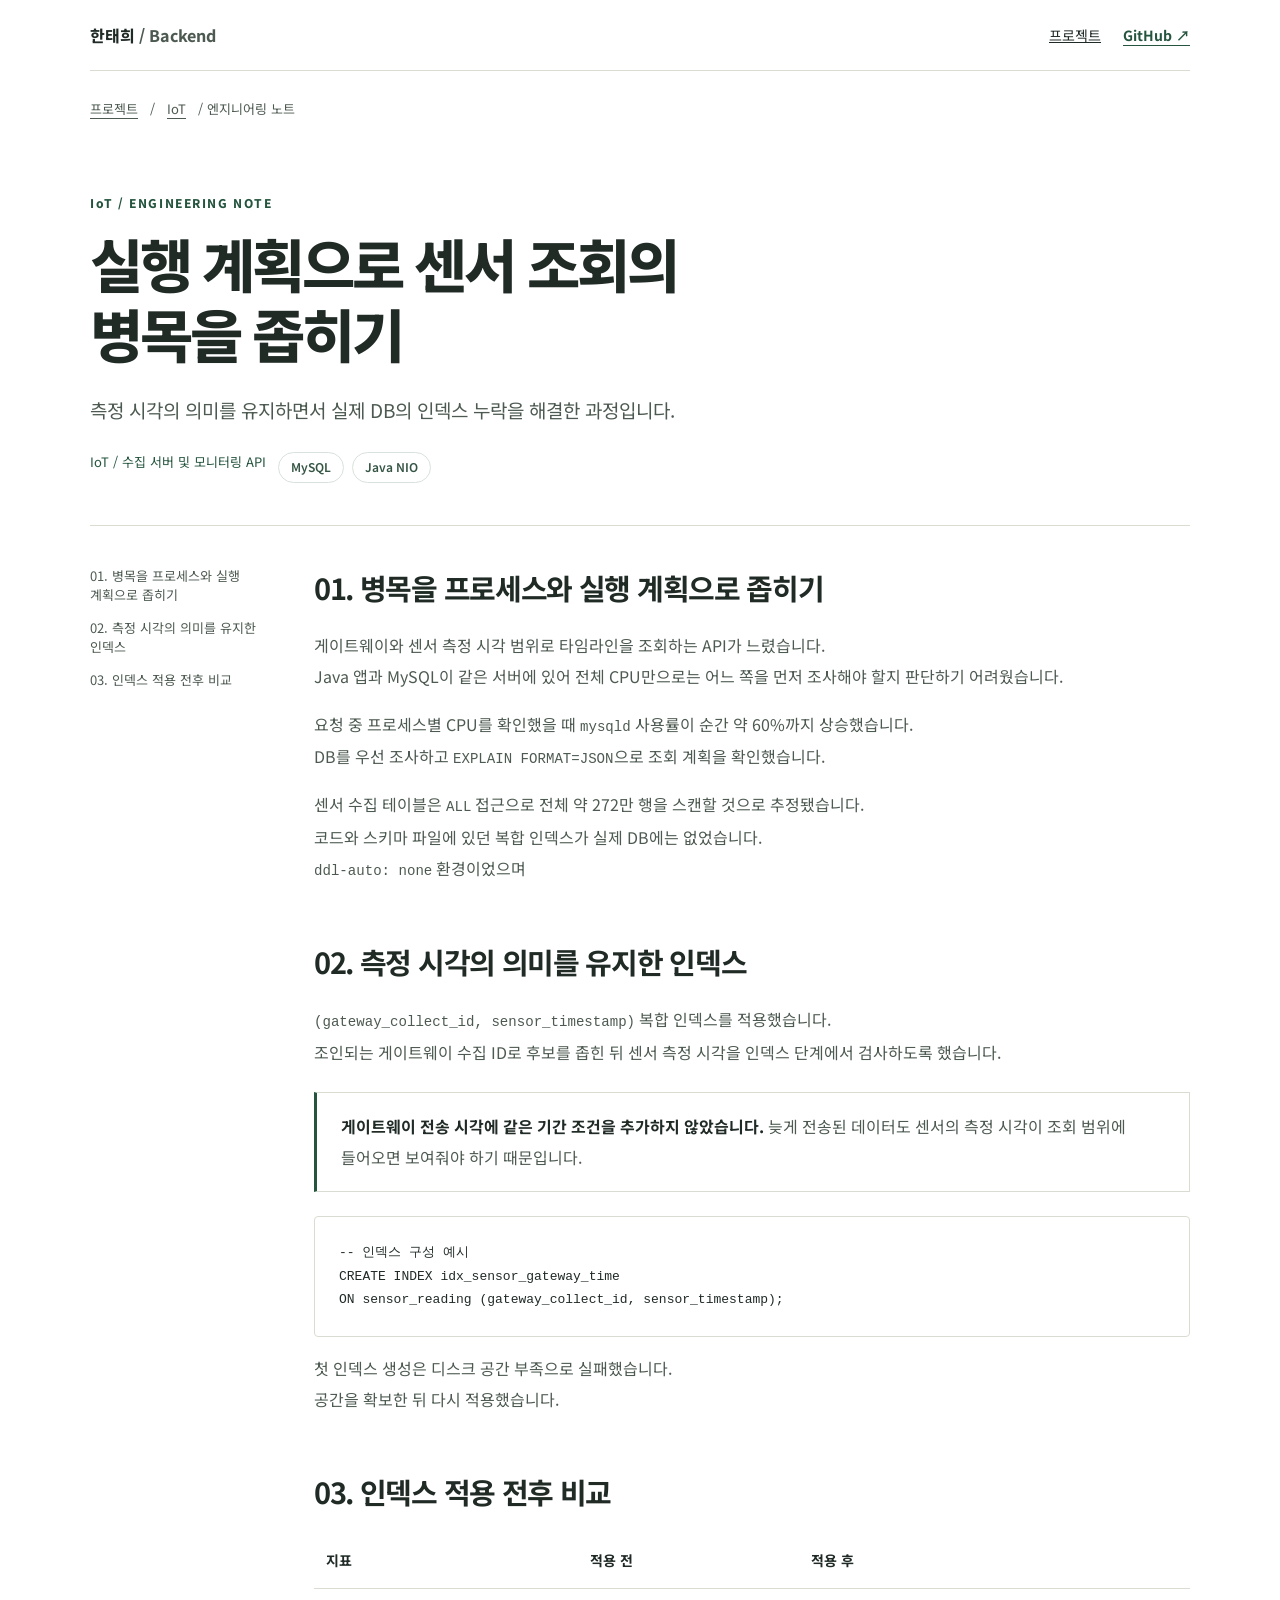
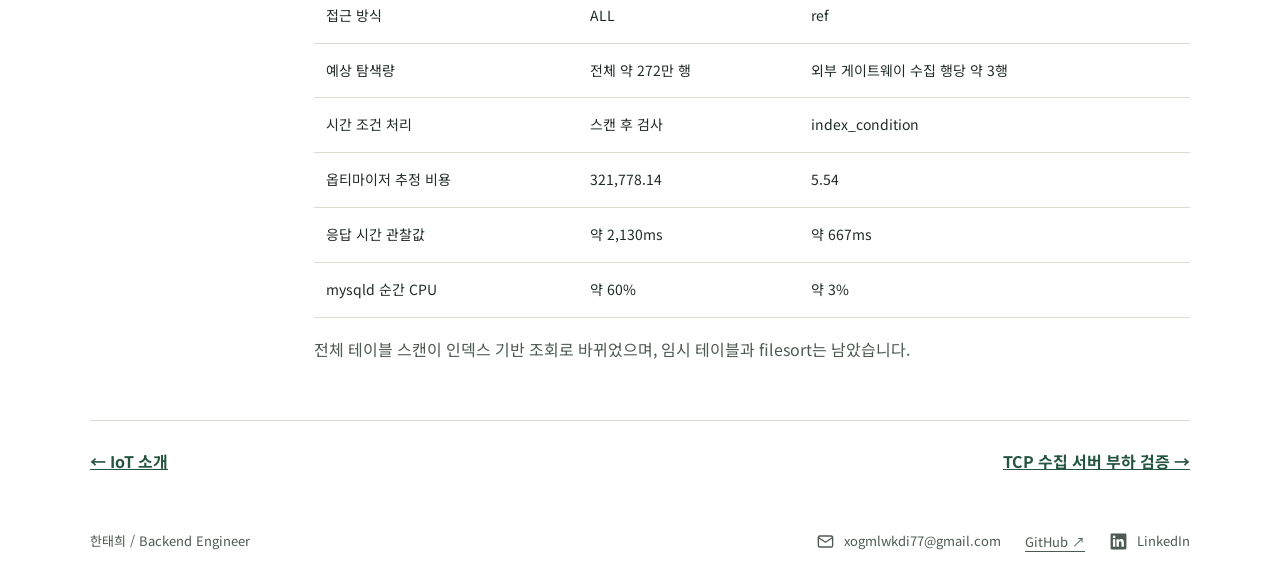
==== coldchain.html @ 0f6c5b68 "Restructure portfolio with project overviews and engineering notes" ====
<!doctype html><html lang="ko"><head><meta charset="utf-8"><meta name="viewport" content="width=device-width,initial-scale=1"><meta name="description" content="한태희 백엔드 포트폴리오 — 실행 계획으로 센서 조회의 병목을 좁히기"><title>실행 계획으로 센서 조회의 병목을 좁히기 | 한태희</title><link rel="preconnect" href="https://fonts.googleapis.com"><link rel="preconnect" href="https://fonts.gstatic.com" crossorigin><link href="https://fonts.googleapis.com/css2?family=Noto+Sans+KR:wght@400;500;600;700;800&display=swap" rel="stylesheet"><link rel="stylesheet" href="styles.css"></head><body><a class="skip" href="#main">본문으로 건너뛰기</a><header class="bar frame"><a class="brand" href="index.html">한태희<span class="muted"> / Backend</span></a><nav aria-label="주요 메뉴"><a href="index.html#work">프로젝트</a><a class="github" href="https://github.com/gombasan">GitHub ↗</a></nav></header><main class="frame" id="main"><nav class="breadcrumb" aria-label="현재 위치"><a href="index.html#work">프로젝트</a><span>/</span><a href="iot.html">IoT</a><span>/ 엔지니어링 노트</span></nav><div class="article-hero"><p class="eyebrow">IoT / ENGINEERING NOTE</p><h1>실행 계획으로 센서 조회의<br>병목을 좁히기</h1><p class="intro">측정 시각의 의미를 유지하면서 실제 DB의 인덱스 누락을 해결한 과정입니다.</p><div class="meta"><span>IoT  /  수집 서버 및 모니터링 API</span><div class="skill-tags"><span class="skill-tag">MySQL</span><span class="skill-tag">Java NIO</span></div></div></div><div class="article-layout"><nav class="toc" aria-label="사례 목차"><a href="#requirement">01. 병목을 프로세스와 실행 계획으로 좁히기</a><a href="#design">02. 측정 시각의 의미를 유지한 인덱스</a><a href="#result">03. 인덱스 적용 전후 비교</a></nav><article class="article"><section id="requirement"><h2>01. 병목을 프로세스와 실행 계획으로 좁히기</h2><p>게이트웨이와 센서 측정 시각 범위로 타임라인을 조회하는 API가 느렸습니다.<br>Java 앱과 MySQL이 같은 서버에 있어 전체 CPU만으로는 어느 쪽을 먼저 조사해야 할지 판단하기 어려웠습니다.</p><p>요청 중 프로세스별 CPU를 확인했을 때 <code>mysqld</code> 사용률이 순간 약 60%까지 상승했습니다.<br>DB를 우선 조사하고 <code>EXPLAIN FORMAT=JSON</code>으로 조회 계획을 확인했습니다.</p><p>센서 수집 테이블은 <code>ALL</code> 접근으로 전체 약 272만 행을 스캔할 것으로 추정됐습니다.<br>코드와 스키마 파일에 있던 복합 인덱스가 실제 DB에는 없었습니다.<br><code>ddl-auto: none</code> 환경이었으며 </p></section><section id="design"><h2>02. 측정 시각의 의미를 유지한 인덱스</h2><p><code>(gateway_collect_id, sensor_timestamp)</code> 복합 인덱스를 적용했습니다.<br>조인되는 게이트웨이 수집 ID로 후보를 좁힌 뒤 센서 측정 시각을 인덱스 단계에서 검사하도록 했습니다.</p><div class="callout"><p><strong>게이트웨이 전송 시각에 같은 기간 조건을 추가하지 않았습니다.</strong> 늦게 전송된 데이터도 센서의 측정 시각이 조회 범위에 들어오면 보여줘야 하기 때문입니다.</p></div><pre><code>-- 인덱스 구성 예시
CREATE INDEX idx_sensor_gateway_time
ON sensor_reading (gateway_collect_id, sensor_timestamp);</code></pre><p>첫 인덱스 생성은 디스크 공간 부족으로 실패했습니다.<br>공간을 확보한 뒤 다시 적용했습니다.</p></section><section id="result"><h2>03. 인덱스 적용 전후 비교</h2><div class="table-wrap"><table><thead><tr><th scope="col">지표</th><th scope="col">적용 전</th><th scope="col">적용 후</th></tr></thead><tbody><tr><td>접근 방식</td><td>ALL</td><td>ref</td></tr><tr><td>예상 탐색량</td><td>전체 약 272만 행</td><td>외부 게이트웨이 수집 행당 약 3행</td></tr><tr><td>시간 조건 처리</td><td>스캔 후 검사</td><td>index_condition</td></tr><tr><td>옵티마이저 추정 비용</td><td>321,778.14</td><td>5.54</td></tr><tr><td>응답 시간 관찰값</td><td>약 2,130ms</td><td>약 667ms</td></tr><tr><td>mysqld 순간 CPU</td><td>약 60%</td><td>약 3%</td></tr></tbody></table></div><p>전체 테이블 스캔이 인덱스 기반 조회로 바뀌었으며, 임시 테이블과 filesort는 남았습니다.</p></section></article></div><nav class="next" aria-label="사례 이동"><a href="iot.html">← IoT 소개</a><a href="iot-load.html">TCP 수집 서버 부하 검증 →</a></nav></main><footer class="frame"><span>한태희  /  Backend Engineer</span><div class="footer-contact"><a class="contact-item" href="mailto:xogmlwkdi77@gmail.com" aria-label="이메일 보내기: xogmlwkdi77@gmail.com"><svg class="contact-icon" viewBox="0 0 24 24" fill="none" stroke="currentColor" stroke-width="1.7" stroke-linecap="round" stroke-linejoin="round" aria-hidden="true"><rect x="3" y="5" width="18" height="14" rx="2"/><path d="m3 7 9 6 9-6"/></svg><span>xogmlwkdi77@gmail.com</span></a><a href="https://github.com/gombasan">GitHub ↗</a><a class="contact-item" href="https://www.linkedin.com/in/gombasan/" aria-label="LinkedIn 프로필 보기"><svg class="contact-icon" viewBox="0 0 24 24" fill="currentColor" aria-hidden="true"><path d="M20.45 2H3.55C2.69 2 2 2.68 2 3.52v16.96c0 .84.69 1.52 1.55 1.52h16.9c.86 0 1.55-.68 1.55-1.52V3.52c0-.84-.69-1.52-1.55-1.52ZM7.93 18.75H4.98V9.2h2.95v9.55ZM6.45 7.9a1.71 1.71 0 1 1 0-3.42 1.71 1.71 0 0 1 0 3.42Zm12.3 10.85H15.8V14.1c0-1.11-.02-2.54-1.55-2.54-1.55 0-1.79 1.21-1.79 2.46v4.73H9.51V9.2h2.83v1.31h.04c.39-.74 1.36-1.52 2.79-1.52 2.98 0 3.58 1.96 3.58 4.5v5.26Z"/></svg><span>LinkedIn</span></a></div></footer></body></html>
---- styles.css ----
:root {
      color-scheme: light;
      --paper: #ffffff;
      --ink: #202b26;
      --muted: #4d5a51;
      --rule: #d9ddd1;
      --green: #25553f;
      --soft-green: #ffffff;
      font-family: "Noto Sans KR", "Apple SD Gothic Neo", "Malgun Gothic", sans-serif;
      background: var(--paper);
      color: var(--ink);
      word-break: keep-all;
    }
    * { box-sizing: border-box; }
    body { margin: 0; }
    a { color: inherit; }
    a:focus-visible { outline: 2px solid var(--green); outline-offset: 5px; }
    .frame { width: min(calc(100% - 64px), 1100px); margin-inline: auto; }
    .bar { display: flex; justify-content: space-between; align-items: center; padding-block: 23px; border-bottom: 1px solid var(--rule); }
    .brand { font-size: 16px; font-weight: 750; }
    .github { color: var(--green); font-size: 14px; font-weight: 700; text-decoration-thickness: 1px; text-underline-offset: 4px; }
    .github:hover { text-decoration-thickness: 2px; }
    .hero { display: grid; grid-template-columns: minmax(0, 1fr) minmax(260px, 338px); gap: clamp(36px, 7vw, 95px); align-items: center; padding-block: clamp(44px, 7vw, 94px); }
    .role { margin: 0 0 13px; color: var(--green); font-size: 15px; font-weight: 750; }
    h1 { margin: 0; font-size: clamp(56px, 8vw, 104px); font-weight: 800; line-height: 1.03; letter-spacing: -.075em; }
    .lead { margin: 24px 0 12px; max-width: 23em; font-size: clamp(21px, 3vw, 32px); font-weight: 740; line-height: 1.4; letter-spacing: -.045em; }
    .bio { max-width: 37em; margin: 0; color: var(--muted); font-size: 16px; line-height: 1.85; }
    .portrait { display: grid; place-items: center; margin: 0; padding: 21px; border: 1px solid #dce3d3; background: var(--soft-green); border-radius: 6px; }
    .portrait img { display: block; width: 100%; height: auto; max-width: 242px; border-radius: 3px; }
    .stack { display: grid; grid-template-columns: 200px minmax(0, 1fr); gap: 24px; border-block: 1px solid var(--rule); padding: 28px 0 33px; }
    h2 { margin: 4px 0 0; font-size: 24px; letter-spacing: -.045em; }
    .stack dl { margin: 0; display: grid; gap: 3px; }
    .stack dl div { display: grid; grid-template-columns: 115px minmax(0, 1fr); gap: 12px; align-items: baseline; padding: 11px 0; }
    .stack dl div + div { border-top: 1px solid var(--rule); }
    dt { color: var(--green); font-size: 13px; font-weight: 750; }
    dd { margin: 0; font-size: 15px; line-height: 1.55; overflow-wrap: anywhere; }
    footer { min-height: 48px; }
    @media (max-width: 700px) {
      .frame { width: calc(100% - 40px); }
      .hero { grid-template-columns: minmax(0, 1fr); gap: 28px; padding-block: 38px; }
      .portrait { justify-self: start; width: min(100%, 230px); padding: 12px; }
      .lead { margin-top: 18px; }
      .stack { grid-template-columns: 1fr; gap: 12px; }
      .stack dl div { grid-template-columns: 92px minmax(0, 1fr); gap: 9px; }
    }

html{scroll-behavior:smooth} .skip{position:absolute;left:20px;top:-100px;padding:12px;background:white;z-index:9}.skip:focus{top:12px}.brand{text-decoration:none}.bar nav{display:flex;gap:22px;font-size:14px}.section{padding:54px 0;border-bottom:1px solid var(--rule)}.eyebrow{font-size:12px;letter-spacing:.13em;color:var(--green);font-weight:800}.section-head{display:flex;align-items:baseline;justify-content:space-between;gap:20px;margin-bottom:24px}.section-head p,.muted{color:var(--muted)}.strengths{display:grid;grid-template-columns:repeat(3,1fr);gap:24px;margin-top:34px}.strengths div{padding-top:18px;border-top:2px solid var(--green);font-weight:700;line-height:1.65}.case{display:grid;grid-template-columns:65px 1fr 230px;gap:24px;padding:30px 0;border-top:1px solid var(--rule);text-decoration:none}.case:hover h3{text-decoration:underline;text-underline-offset:5px}.case .num{font-size:24px;color:var(--green)}h3{margin:0 0 12px;font-size:24px;letter-spacing:-.04em;line-height:1.4}.case p{margin:0;line-height:1.8;color:var(--muted)}.case .result{align-self:center;color:var(--green);font-size:18px;font-weight:750}.tags{margin-top:14px;font-size:12px;color:var(--muted)}.other{display:grid;grid-template-columns:1fr 1fr;gap:36px}.other p{line-height:1.8;color:var(--muted)}footer{padding:30px 0;display:flex;justify-content:space-between;font-size:13px;color:var(--muted)}.article-hero{padding:64px 0 42px;max-width:900px}.article-hero h1{font-size:clamp(34px,5vw,58px);letter-spacing:-.055em;line-height:1.2;margin:18px 0 24px}.article-hero .intro{font-size:19px;line-height:1.85;color:var(--muted);max-width:43em}.meta{display:flex;flex-wrap:wrap;gap:12px 30px;font-size:13px;color:var(--green);margin-top:25px}.article-layout{display:grid;grid-template-columns:170px minmax(0,1fr);gap:54px;border-top:1px solid var(--rule);padding-top:40px}.toc{position:sticky;top:24px;align-self:start;display:grid;gap:14px;font-size:13px}.toc a{color:var(--muted);text-decoration:none}.toc a:hover{color:var(--green);text-decoration:underline}.article section{margin-bottom:55px;scroll-margin-top:24px}.article h2{font-size:29px;margin:0 0 22px}.article h3{font-size:21px;margin:30px 0 12px}.article p,.article li{font-size:16px;line-height:1.95;color:var(--muted)}.article strong{color:var(--ink)}.callout{background:var(--soft-green);border-left:3px solid var(--green);padding:18px 24px;margin:24px 0}.callout p{margin:0}.stat{font-size:38px;font-weight:800;color:var(--green);letter-spacing:-.05em}.caption{font-size:12px!important;line-height:1.7!important;margin-top:12px!important}.table-wrap{overflow-x:auto}table{width:100%;border-collapse:collapse;font-size:14px;line-height:1.7}th,td{text-align:left;padding:15px 12px;border-bottom:1px solid var(--rule);vertical-align:top}th{background:var(--soft-green);font-weight:700}pre{background:#ffffff;color:var(--ink);border:1px solid var(--rule);padding:24px;overflow:auto;border-radius:4px;font-size:13px;line-height:1.8;tab-size:2}code{font-family:ui-monospace,SFMono-Regular,monospace}p code,li code{font-size:.88em;overflow-wrap:anywhere}.flow{display:flex;gap:10px;align-items:stretch;margin:20px 0}.flow div{flex:1;padding:18px 12px;background:var(--soft-green);font-size:14px;line-height:1.7;border-top:2px solid var(--green)}.flow b{display:block;margin-bottom:6px}.flow span{align-self:center;color:var(--green)}.relation{display:grid;grid-template-columns:1fr 1fr;gap:14px;margin:20px 0}.relation div{border:1px solid var(--rule);padding:20px;line-height:1.8}.relation small{display:block;color:var(--muted)}.next{display:flex;justify-content:space-between;gap:20px;padding:28px 0;border-top:1px solid var(--rule);font-weight:700;color:var(--green)}@media(max-width:700px){.strengths,.other{grid-template-columns:1fr;gap:12px}.case{grid-template-columns:30px 1fr;gap:12px}.case .result{grid-column:2;font-size:16px}.case h3{font-size:22px}.section{padding:36px 0}.section-head{display:block}.article-layout{grid-template-columns:1fr;gap:28px;padding-top:24px}.toc{position:static;display:flex;flex-wrap:wrap;gap:12px 18px;padding-bottom:20px;border-bottom:1px solid var(--rule)}.article-hero{padding:40px 0 30px}.flow{flex-direction:column}.flow span{transform:rotate(90deg)}.relation{grid-template-columns:1fr}pre{padding:16px;font-size:12px}.next{font-size:14px}.bar nav{gap:14px}footer{gap:20px}.article h2{font-size:26px}}@media(prefers-reduced-motion:reduce){html{scroll-behavior:auto}}@media print{.toc,.bar,.next,.skip{display:none}.article-layout{display:block}.frame{width:100%}pre{white-space:pre-wrap}.article section{break-inside:avoid}body{background:white}}
.article{min-width:0}.relation div{min-width:0;overflow-wrap:anywhere}.flow div{min-width:0;overflow-wrap:anywhere}

.breadcrumb{display:flex;flex-wrap:wrap;gap:12px;padding-top:28px;font-size:13px;color:var(--muted)}.breadcrumb a{text-underline-offset:4px}.project-hero{padding:42px 0 40px;max-width:900px}.project-hero h1{font-size:clamp(42px,6vw,72px);letter-spacing:-.055em;line-height:1.15;margin:18px 0}.project-subtitle{font-size:24px;font-weight:700;line-height:1.5}.project-hero .intro{font-size:17px;line-height:1.9;color:var(--muted);max-width:48em}.project-section{display:grid;grid-template-columns:170px minmax(0,1fr);gap:54px;padding:32px 0;border-top:1px solid var(--rule)}.project-section h2{font-size:23px}.project-section p{line-height:1.8;margin-top:0}.scope-grid{display:grid;grid-template-columns:repeat(3,1fr);gap:22px;margin-top:24px}.scope-grid p{font-size:14px;color:var(--muted);margin:10px 0 0}.scope-grid b{color:var(--green)}.outcomes{list-style:none;margin:0;padding:0;display:grid;gap:18px}.outcomes li{display:grid;grid-template-columns:140px 1fr;gap:20px;line-height:1.8}.outcomes span{color:var(--muted)}.note-link{display:flex;justify-content:space-between;gap:20px;text-decoration:none;padding:22px 0;border-top:1px solid var(--rule)}.note-link h3{font-size:20px;margin:0 0 7px}.note-link p{font-size:14px;color:var(--muted);margin:0}.note-link>span{font-size:24px;color:var(--green)}.note-link:hover h3{text-decoration:underline;text-underline-offset:5px}.standalone{max-width:800px;margin:0 auto;padding:32px 0;border-top:1px solid var(--rule)}.standalone h2:not(:first-child){margin-top:40px}.project-section>div{min-width:0}@media(max-width:700px){.project-section{grid-template-columns:1fr;gap:20px}.scope-grid{grid-template-columns:1fr;gap:20px}.outcomes li{grid-template-columns:1fr;gap:4px}.project-subtitle{font-size:21px}.project-hero{padding:28px 0}.breadcrumb{font-size:12px}.case{grid-template-columns:30px 1fr}.project-section .flow{margin:0}.standalone h2{font-size:25px}}

html,body{background:#fff}.skill-tags{display:flex;flex-wrap:wrap;gap:8px;align-items:center}.skill-tag{display:inline-flex;align-items:center;border:1px solid #d9e1dc;border-radius:999px;background:#fff;padding:6px 12px;color:#355544;font-size:12px;font-weight:600;line-height:1.4;white-space:nowrap}.case .skill-tags{margin-top:16px}.stack dl .skill-tags{display:flex;gap:8px;padding:0;border:0}.meta{gap:12px}.meta .skill-tags{margin:0}.example-label{font-size:12px!important;color:var(--muted)}.portrait,.callout,.flow div,th{background:#fff}.callout{border:1px solid var(--rule);border-left:3px solid var(--green)}

.activity{display:grid;grid-template-columns:200px minmax(0,1fr);gap:24px;padding:28px 0 4px;border-top:1px solid var(--rule)}.activity-label{display:flex;align-items:flex-start;flex-wrap:wrap;gap:12px}.activity-year{font-size:13px;line-height:30px;color:var(--muted)}.activity-body{min-width:0}.activity-body h3{font-size:28px;margin:0 0 10px}.activity-body p{font-size:15px;line-height:1.9;color:var(--muted);margin:0 0 20px}.activity-body .activity-subtitle{font-size:18px;line-height:1.6;font-weight:600;color:var(--ink);margin-bottom:18px}.activity-link{display:inline-block;margin-top:24px;font-size:14px;font-weight:700;color:var(--green);text-underline-offset:5px}@media(max-width:700px){.activity{grid-template-columns:1fr;gap:18px}.activity-body h3{font-size:25px}.activity-body .activity-subtitle{font-size:17px}}

.activity-image{display:block;width:100%;height:auto;aspect-ratio:1;object-fit:contain;margin-bottom:18px}.activity-identity{min-width:0}@media(max-width:700px){.activity-image{width:180px;max-width:100%;margin-bottom:14px}}

.activity + .activity{margin-top:32px;padding-top:32px}

.intro-contact{display:inline-flex;align-items:center;flex-wrap:wrap;gap:10px;margin-top:24px;color:var(--green);font-size:14px;text-decoration:none;line-height:1.6}.contact-label{font-size:11px;letter-spacing:.08em;font-weight:700}.intro-contact:hover span:nth-child(2){text-decoration:underline;text-underline-offset:4px}.footer-contact{display:flex;flex-wrap:wrap;gap:12px 24px}.footer-contact a{text-underline-offset:4px}@media(max-width:700px){footer{flex-direction:column;gap:16px}.footer-contact{flex-direction:column;gap:10px}.intro-contact{font-size:13px;gap:8px}}

.contact-icon{width:19px;height:19px;flex-shrink:0;display:block}.contact-item{display:inline-flex;align-items:center;gap:9px;text-decoration:none;line-height:1.6}.contact-item:hover span{text-decoration:underline;text-underline-offset:4px}.intro-contacts{display:flex;flex-wrap:wrap;align-items:center;gap:16px 24px;margin-top:24px;font-size:14px;color:var(--green)}.footer-contact{align-items:center}@media(max-width:700px){.intro-contacts{font-size:13px;gap:14px 20px}.footer-contact{align-items:flex-start}}
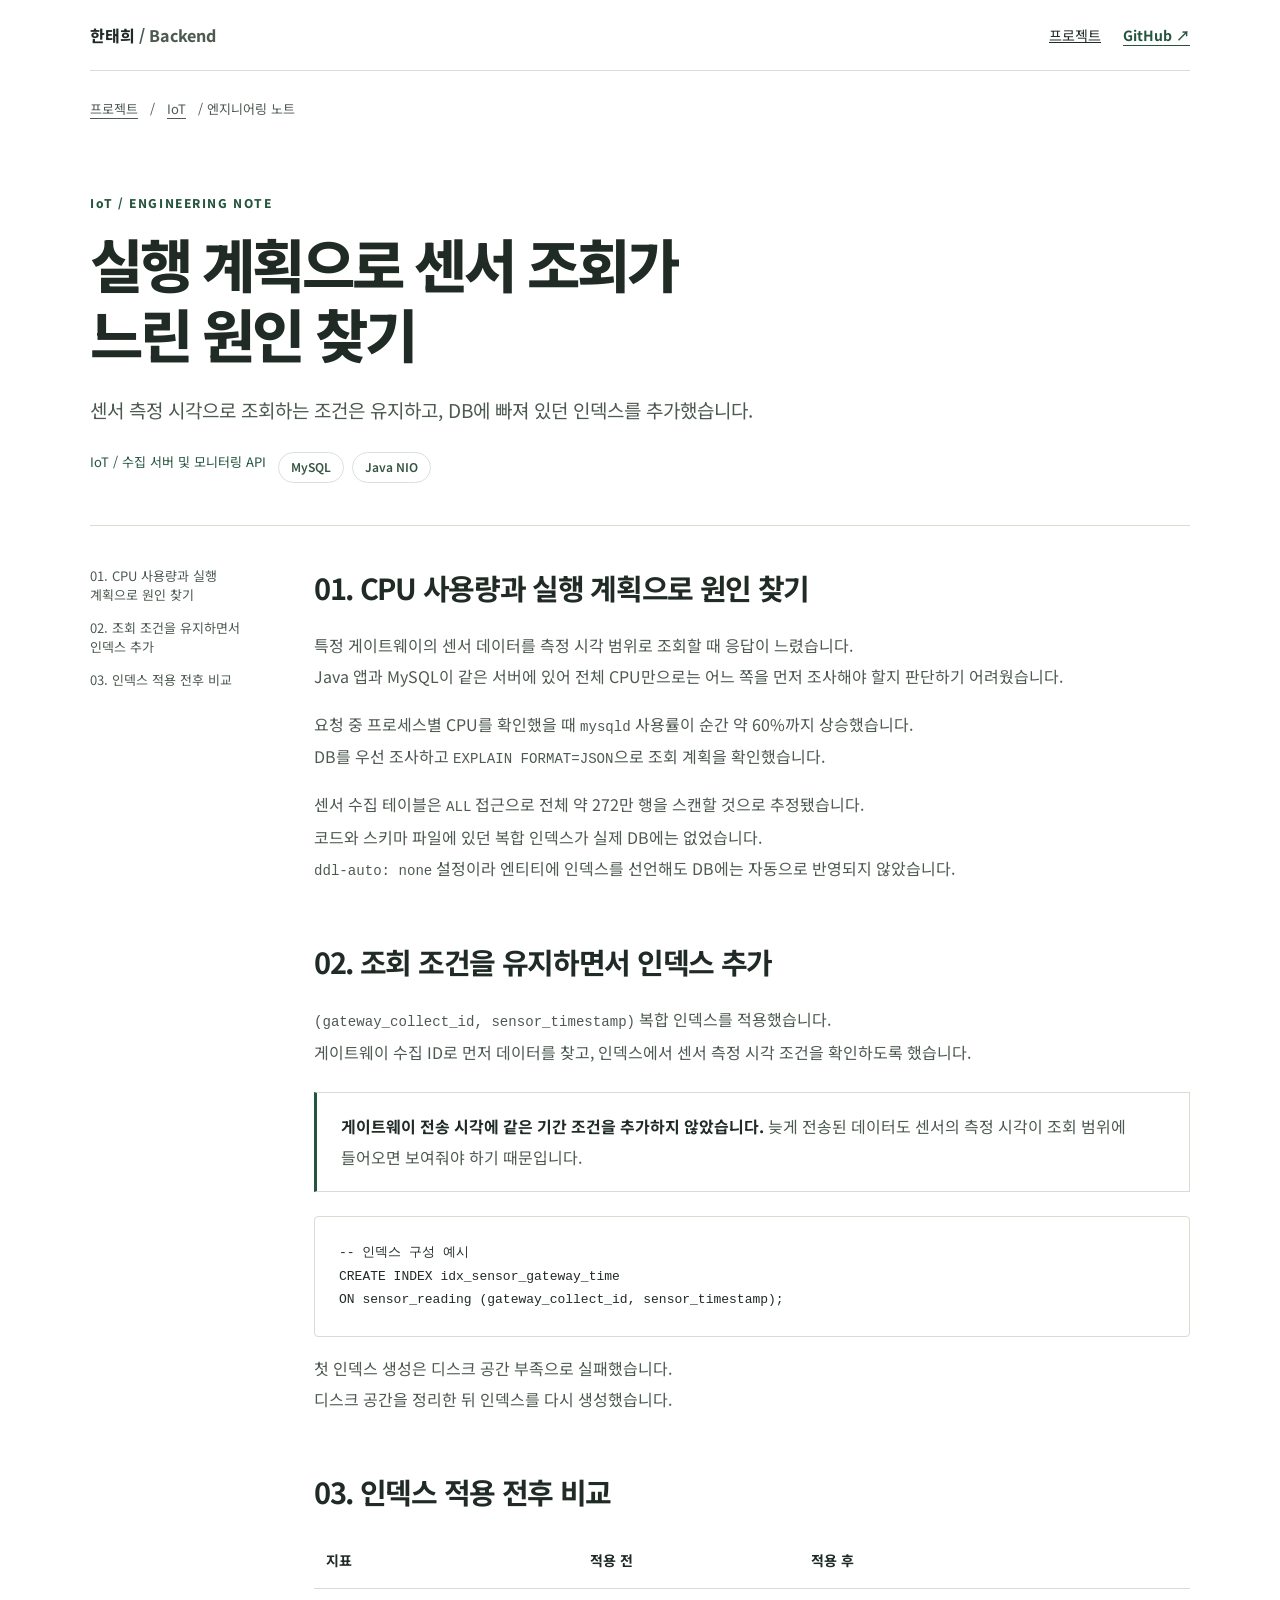
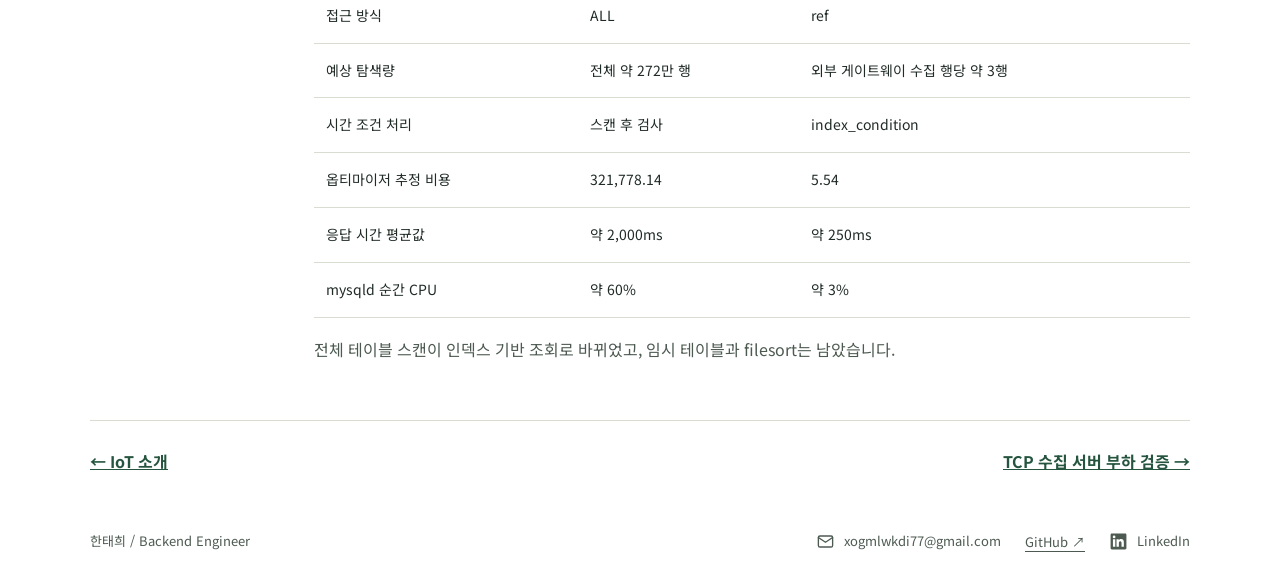
==== commit 0b9db440: "update" ====
--- a/coldchain.html
+++ b/coldchain.html
@@ -1,3 +1,193 @@
-<!doctype html><html lang="ko"><head><meta charset="utf-8"><meta name="viewport" content="width=device-width,initial-scale=1"><meta name="description" content="한태희 백엔드 포트폴리오 — 실행 계획으로 센서 조회의 병목을 좁히기"><title>실행 계획으로 센서 조회의 병목을 좁히기 | 한태희</title><link rel="preconnect" href="https://fonts.googleapis.com"><link rel="preconnect" href="https://fonts.gstatic.com" crossorigin><link href="https://fonts.googleapis.com/css2?family=Noto+Sans+KR:wght@400;500;600;700;800&display=swap" rel="stylesheet"><link rel="stylesheet" href="styles.css"></head><body><a class="skip" href="#main">본문으로 건너뛰기</a><header class="bar frame"><a class="brand" href="index.html">한태희<span class="muted"> / Backend</span></a><nav aria-label="주요 메뉴"><a href="index.html#work">프로젝트</a><a class="github" href="https://github.com/gombasan">GitHub ↗</a></nav></header><main class="frame" id="main"><nav class="breadcrumb" aria-label="현재 위치"><a href="index.html#work">프로젝트</a><span>/</span><a href="iot.html">IoT</a><span>/ 엔지니어링 노트</span></nav><div class="article-hero"><p class="eyebrow">IoT / ENGINEERING NOTE</p><h1>실행 계획으로 센서 조회의<br>병목을 좁히기</h1><p class="intro">측정 시각의 의미를 유지하면서 실제 DB의 인덱스 누락을 해결한 과정입니다.</p><div class="meta"><span>IoT  /  수집 서버 및 모니터링 API</span><div class="skill-tags"><span class="skill-tag">MySQL</span><span class="skill-tag">Java NIO</span></div></div></div><div class="article-layout"><nav class="toc" aria-label="사례 목차"><a href="#requirement">01. 병목을 프로세스와 실행 계획으로 좁히기</a><a href="#design">02. 측정 시각의 의미를 유지한 인덱스</a><a href="#result">03. 인덱스 적용 전후 비교</a></nav><article class="article"><section id="requirement"><h2>01. 병목을 프로세스와 실행 계획으로 좁히기</h2><p>게이트웨이와 센서 측정 시각 범위로 타임라인을 조회하는 API가 느렸습니다.<br>Java 앱과 MySQL이 같은 서버에 있어 전체 CPU만으로는 어느 쪽을 먼저 조사해야 할지 판단하기 어려웠습니다.</p><p>요청 중 프로세스별 CPU를 확인했을 때 <code>mysqld</code> 사용률이 순간 약 60%까지 상승했습니다.<br>DB를 우선 조사하고 <code>EXPLAIN FORMAT=JSON</code>으로 조회 계획을 확인했습니다.</p><p>센서 수집 테이블은 <code>ALL</code> 접근으로 전체 약 272만 행을 스캔할 것으로 추정됐습니다.<br>코드와 스키마 파일에 있던 복합 인덱스가 실제 DB에는 없었습니다.<br><code>ddl-auto: none</code> 환경이었으며 </p></section><section id="design"><h2>02. 측정 시각의 의미를 유지한 인덱스</h2><p><code>(gateway_collect_id, sensor_timestamp)</code> 복합 인덱스를 적용했습니다.<br>조인되는 게이트웨이 수집 ID로 후보를 좁힌 뒤 센서 측정 시각을 인덱스 단계에서 검사하도록 했습니다.</p><div class="callout"><p><strong>게이트웨이 전송 시각에 같은 기간 조건을 추가하지 않았습니다.</strong> 늦게 전송된 데이터도 센서의 측정 시각이 조회 범위에 들어오면 보여줘야 하기 때문입니다.</p></div><pre><code>-- 인덱스 구성 예시
+<!DOCTYPE html>
+<html lang="ko">
+  <head>
+    <meta charset="utf-8" />
+    <meta name="viewport" content="width=device-width,initial-scale=1" />
+    <meta
+      name="description"
+      content="한태희 백엔드 포트폴리오 — 실행 계획으로 센서 조회가 느린 원인 찾기"
+    />
+    <title>실행 계획으로 센서 조회가 느린 원인 찾기 | 한태희</title>
+    <link rel="preconnect" href="https://fonts.googleapis.com" />
+    <link rel="preconnect" href="https://fonts.gstatic.com" crossorigin />
+    <link
+      href="https://fonts.googleapis.com/css2?family=Noto+Sans+KR:wght@400;500;600;700;800&display=swap"
+      rel="stylesheet"
+    />
+    <link rel="stylesheet" href="styles.css" />
+  </head>
+  <body>
+    <a class="skip" href="#main">본문으로 건너뛰기</a>
+    <header class="bar frame">
+      <a class="brand" href="index.html"
+        >한태희<span class="muted"> / Backend</span></a
+      >
+      <nav aria-label="주요 메뉴">
+        <a href="index.html#work">프로젝트</a
+        ><a class="github" href="https://github.com/gombasan">GitHub ↗</a>
+      </nav>
+    </header>
+    <main class="frame" id="main">
+      <nav class="breadcrumb" aria-label="현재 위치">
+        <a href="index.html#work">프로젝트</a><span>/</span
+        ><a href="iot.html">IoT</a><span>/ 엔지니어링 노트</span>
+      </nav>
+      <div class="article-hero">
+        <p class="eyebrow">IoT / ENGINEERING NOTE</p>
+        <h1>실행 계획으로 센서 조회가<br />느린 원인 찾기</h1>
+        <p class="intro">
+          센서 측정 시각으로 조회하는 조건은 유지하고, DB에 빠져 있던 인덱스를 추가했습니다.
+        </p>
+        <div class="meta">
+          <span>IoT / 수집 서버 및 모니터링 API</span>
+          <div class="skill-tags">
+            <span class="skill-tag">MySQL</span
+            ><span class="skill-tag">Java NIO</span>
+          </div>
+        </div>
+      </div>
+      <div class="article-layout">
+        <nav class="toc" aria-label="사례 목차">
+          <a href="#requirement">01. CPU 사용량과 실행 계획으로 원인 찾기</a
+          ><a href="#design">02. 조회 조건을 유지하면서 인덱스 추가</a
+          ><a href="#result">03. 인덱스 적용 전후 비교</a>
+        </nav>
+        <article class="article">
+          <section id="requirement">
+            <h2>01. CPU 사용량과 실행 계획으로 원인 찾기</h2>
+            <p>
+              특정 게이트웨이의 센서 데이터를 측정 시각 범위로 조회할 때 응답이 느렸습니다.<br />Java 앱과 MySQL이 같은 서버에 있어 전체
+              CPU만으로는 어느 쪽을 먼저 조사해야 할지 판단하기 어려웠습니다.
+            </p>
+            <p>
+              요청 중 프로세스별 CPU를 확인했을 때 <code>mysqld</code> 사용률이
+              순간 약 60%까지 상승했습니다.<br />DB를 우선 조사하고
+              <code>EXPLAIN FORMAT=JSON</code>으로 조회 계획을 확인했습니다.
+            </p>
+            <p>
+              센서 수집 테이블은 <code>ALL</code> 접근으로 전체 약 272만 행을
+              스캔할 것으로 추정됐습니다.<br />코드와 스키마 파일에 있던 복합
+              인덱스가 실제 DB에는 없었습니다.<br /><code>ddl-auto: none</code>
+              설정이라 엔티티에 인덱스를 선언해도 DB에는 자동으로 반영되지 않았습니다.
+            </p>
+          </section>
+          <section id="design">
+            <h2>02. 조회 조건을 유지하면서 인덱스 추가</h2>
+            <p>
+              <code>(gateway_collect_id, sensor_timestamp)</code> 복합 인덱스를
+              적용했습니다.<br />게이트웨이 수집 ID로 먼저 데이터를 찾고, 인덱스에서 센서 측정 시각 조건을 확인하도록 했습니다.
+            </p>
+            <div class="callout">
+              <p>
+                <strong
+                  >게이트웨이 전송 시각에 같은 기간 조건을 추가하지
+                  않았습니다.</strong
+                >
+                늦게 전송된 데이터도 센서의 측정 시각이 조회 범위에 들어오면
+                보여줘야 하기 때문입니다.
+              </p>
+            </div>
+            <pre><code>-- 인덱스 구성 예시
 CREATE INDEX idx_sensor_gateway_time
-ON sensor_reading (gateway_collect_id, sensor_timestamp);</code></pre><p>첫 인덱스 생성은 디스크 공간 부족으로 실패했습니다.<br>공간을 확보한 뒤 다시 적용했습니다.</p></section><section id="result"><h2>03. 인덱스 적용 전후 비교</h2><div class="table-wrap"><table><thead><tr><th scope="col">지표</th><th scope="col">적용 전</th><th scope="col">적용 후</th></tr></thead><tbody><tr><td>접근 방식</td><td>ALL</td><td>ref</td></tr><tr><td>예상 탐색량</td><td>전체 약 272만 행</td><td>외부 게이트웨이 수집 행당 약 3행</td></tr><tr><td>시간 조건 처리</td><td>스캔 후 검사</td><td>index_condition</td></tr><tr><td>옵티마이저 추정 비용</td><td>321,778.14</td><td>5.54</td></tr><tr><td>응답 시간 관찰값</td><td>약 2,130ms</td><td>약 667ms</td></tr><tr><td>mysqld 순간 CPU</td><td>약 60%</td><td>약 3%</td></tr></tbody></table></div><p>전체 테이블 스캔이 인덱스 기반 조회로 바뀌었으며, 임시 테이블과 filesort는 남았습니다.</p></section></article></div><nav class="next" aria-label="사례 이동"><a href="iot.html">← IoT 소개</a><a href="iot-load.html">TCP 수집 서버 부하 검증 →</a></nav></main><footer class="frame"><span>한태희  /  Backend Engineer</span><div class="footer-contact"><a class="contact-item" href="mailto:xogmlwkdi77@gmail.com" aria-label="이메일 보내기: xogmlwkdi77@gmail.com"><svg class="contact-icon" viewBox="0 0 24 24" fill="none" stroke="currentColor" stroke-width="1.7" stroke-linecap="round" stroke-linejoin="round" aria-hidden="true"><rect x="3" y="5" width="18" height="14" rx="2"/><path d="m3 7 9 6 9-6"/></svg><span>xogmlwkdi77@gmail.com</span></a><a href="https://github.com/gombasan">GitHub ↗</a><a class="contact-item" href="https://www.linkedin.com/in/gombasan/" aria-label="LinkedIn 프로필 보기"><svg class="contact-icon" viewBox="0 0 24 24" fill="currentColor" aria-hidden="true"><path d="M20.45 2H3.55C2.69 2 2 2.68 2 3.52v16.96c0 .84.69 1.52 1.55 1.52h16.9c.86 0 1.55-.68 1.55-1.52V3.52c0-.84-.69-1.52-1.55-1.52ZM7.93 18.75H4.98V9.2h2.95v9.55ZM6.45 7.9a1.71 1.71 0 1 1 0-3.42 1.71 1.71 0 0 1 0 3.42Zm12.3 10.85H15.8V14.1c0-1.11-.02-2.54-1.55-2.54-1.55 0-1.79 1.21-1.79 2.46v4.73H9.51V9.2h2.83v1.31h.04c.39-.74 1.36-1.52 2.79-1.52 2.98 0 3.58 1.96 3.58 4.5v5.26Z"/></svg><span>LinkedIn</span></a></div></footer></body></html>+ON sensor_reading (gateway_collect_id, sensor_timestamp);</code></pre>
+            <p>
+              첫 인덱스 생성은 디스크 공간 부족으로 실패했습니다.<br />디스크 공간을 정리한 뒤 인덱스를 다시 생성했습니다.
+            </p>
+          </section>
+          <section id="result">
+            <h2>03. 인덱스 적용 전후 비교</h2>
+            <div class="table-wrap">
+              <table>
+                <thead>
+                  <tr>
+                    <th scope="col">지표</th>
+                    <th scope="col">적용 전</th>
+                    <th scope="col">적용 후</th>
+                  </tr>
+                </thead>
+                <tbody>
+                  <tr>
+                    <td>접근 방식</td>
+                    <td>ALL</td>
+                    <td>ref</td>
+                  </tr>
+                  <tr>
+                    <td>예상 탐색량</td>
+                    <td>전체 약 272만 행</td>
+                    <td>외부 게이트웨이 수집 행당 약 3행</td>
+                  </tr>
+                  <tr>
+                    <td>시간 조건 처리</td>
+                    <td>스캔 후 검사</td>
+                    <td>index_condition</td>
+                  </tr>
+                  <tr>
+                    <td>옵티마이저 추정 비용</td>
+                    <td>321,778.14</td>
+                    <td>5.54</td>
+                  </tr>
+                  <tr>
+                    <td>응답 시간 평균값</td>
+                    <td>약 2,000ms</td>
+                    <td>약 250ms</td>
+                  </tr>
+                  <tr>
+                    <td>mysqld 순간 CPU</td>
+                    <td>약 60%</td>
+                    <td>약 3%</td>
+                  </tr>
+                </tbody>
+              </table>
+            </div>
+            <p>
+              전체 테이블 스캔이 인덱스 기반 조회로 바뀌었고, 임시 테이블과
+              filesort는 남았습니다.
+            </p>
+          </section>
+        </article>
+      </div>
+      <nav class="next" aria-label="사례 이동">
+        <a href="iot.html">← IoT 소개</a
+        ><a href="iot-load.html">TCP 수집 서버 부하 검증 →</a>
+      </nav>
+    </main>
+    <footer class="frame">
+      <span>한태희 / Backend Engineer</span>
+      <div class="footer-contact">
+        <a
+          class="contact-item"
+          href="mailto:xogmlwkdi77@gmail.com"
+          aria-label="이메일 보내기: xogmlwkdi77@gmail.com"
+          ><svg
+            class="contact-icon"
+            viewBox="0 0 24 24"
+            fill="none"
+            stroke="currentColor"
+            stroke-width="1.7"
+            stroke-linecap="round"
+            stroke-linejoin="round"
+            aria-hidden="true"
+          >
+            <rect x="3" y="5" width="18" height="14" rx="2" />
+            <path d="m3 7 9 6 9-6" /></svg
+          ><span>xogmlwkdi77@gmail.com</span></a
+        ><a href="https://github.com/gombasan">GitHub ↗</a
+        ><a
+          class="contact-item"
+          href="https://www.linkedin.com/in/gombasan/"
+          aria-label="LinkedIn 프로필 보기"
+          ><svg
+            class="contact-icon"
+            viewBox="0 0 24 24"
+            fill="currentColor"
+            aria-hidden="true"
+          >
+            <path
+              d="M20.45 2H3.55C2.69 2 2 2.68 2 3.52v16.96c0 .84.69 1.52 1.55 1.52h16.9c.86 0 1.55-.68 1.55-1.52V3.52c0-.84-.69-1.52-1.55-1.52ZM7.93 18.75H4.98V9.2h2.95v9.55ZM6.45 7.9a1.71 1.71 0 1 1 0-3.42 1.71 1.71 0 0 1 0 3.42Zm12.3 10.85H15.8V14.1c0-1.11-.02-2.54-1.55-2.54-1.55 0-1.79 1.21-1.79 2.46v4.73H9.51V9.2h2.83v1.31h.04c.39-.74 1.36-1.52 2.79-1.52 2.98 0 3.58 1.96 3.58 4.5v5.26Z"
+            /></svg
+          ><span>LinkedIn</span></a
+        >
+      </div>
+    </footer>
+  </body>
+</html>
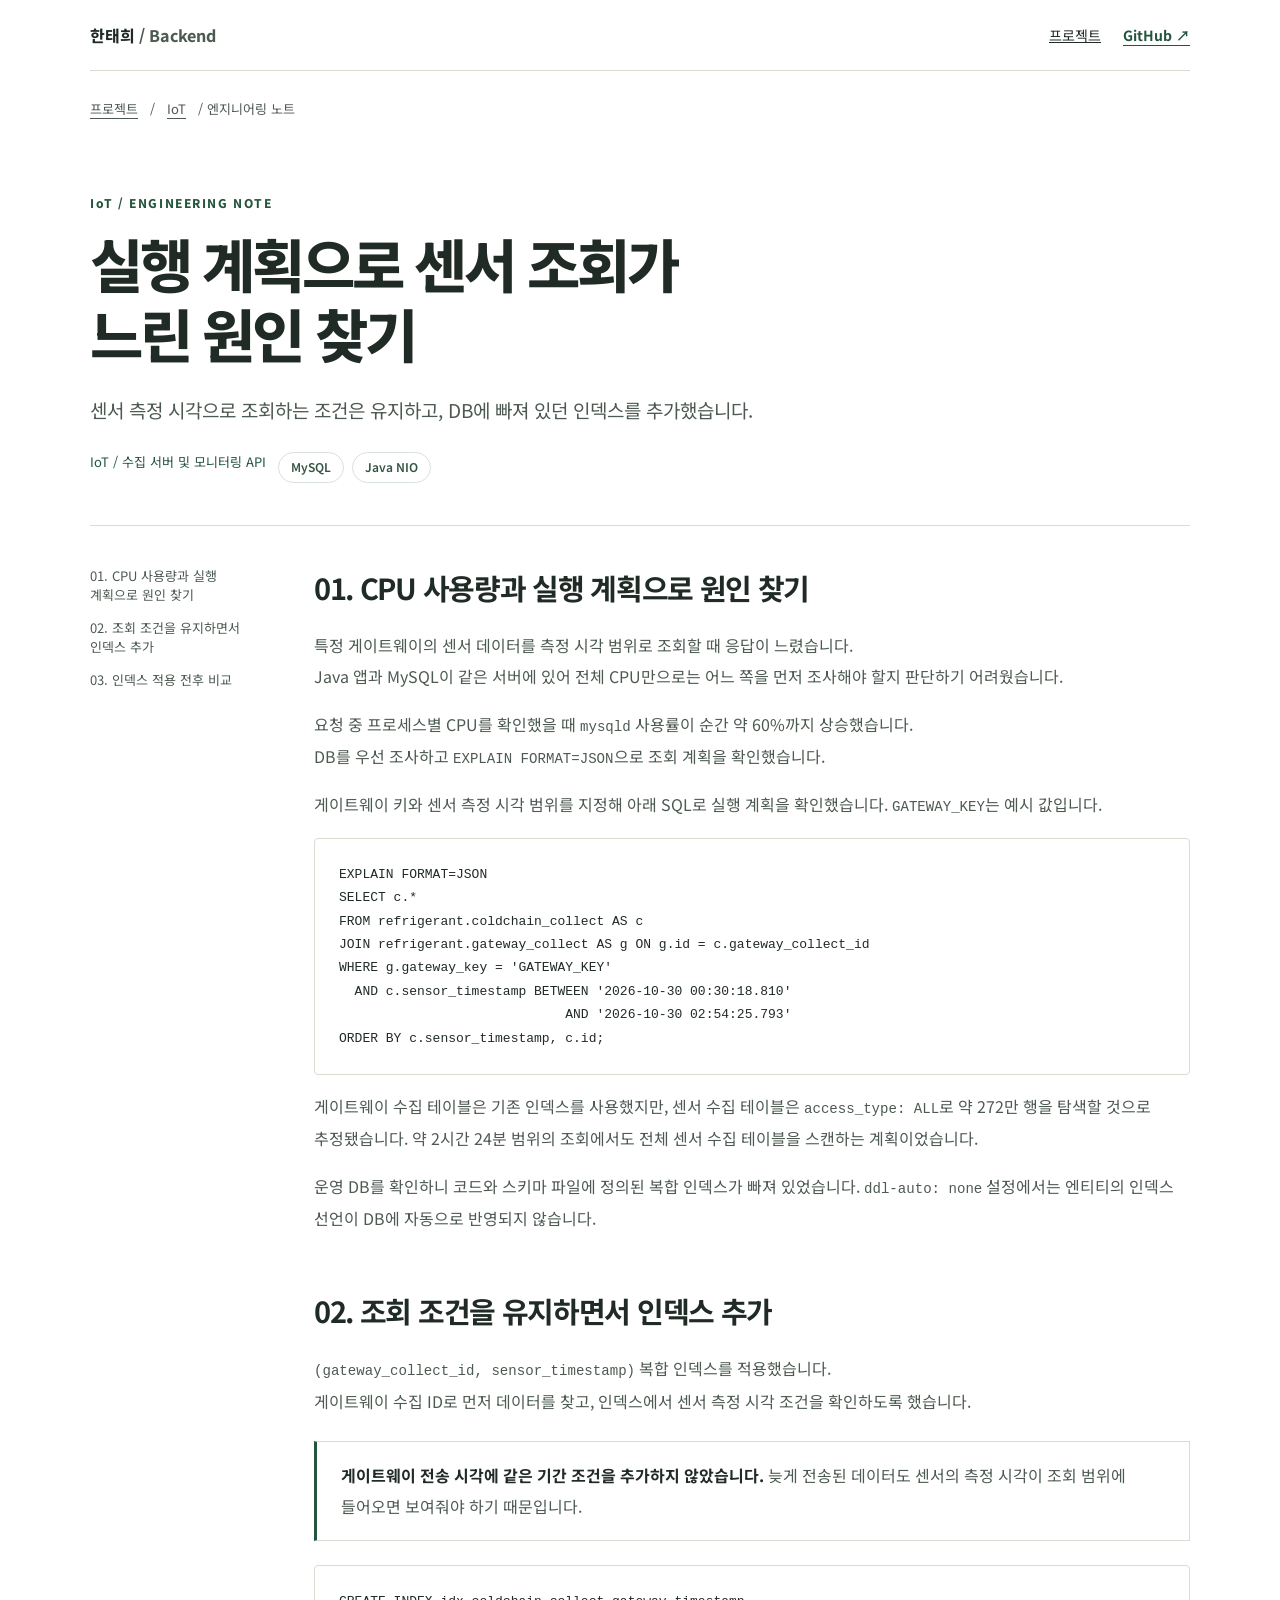
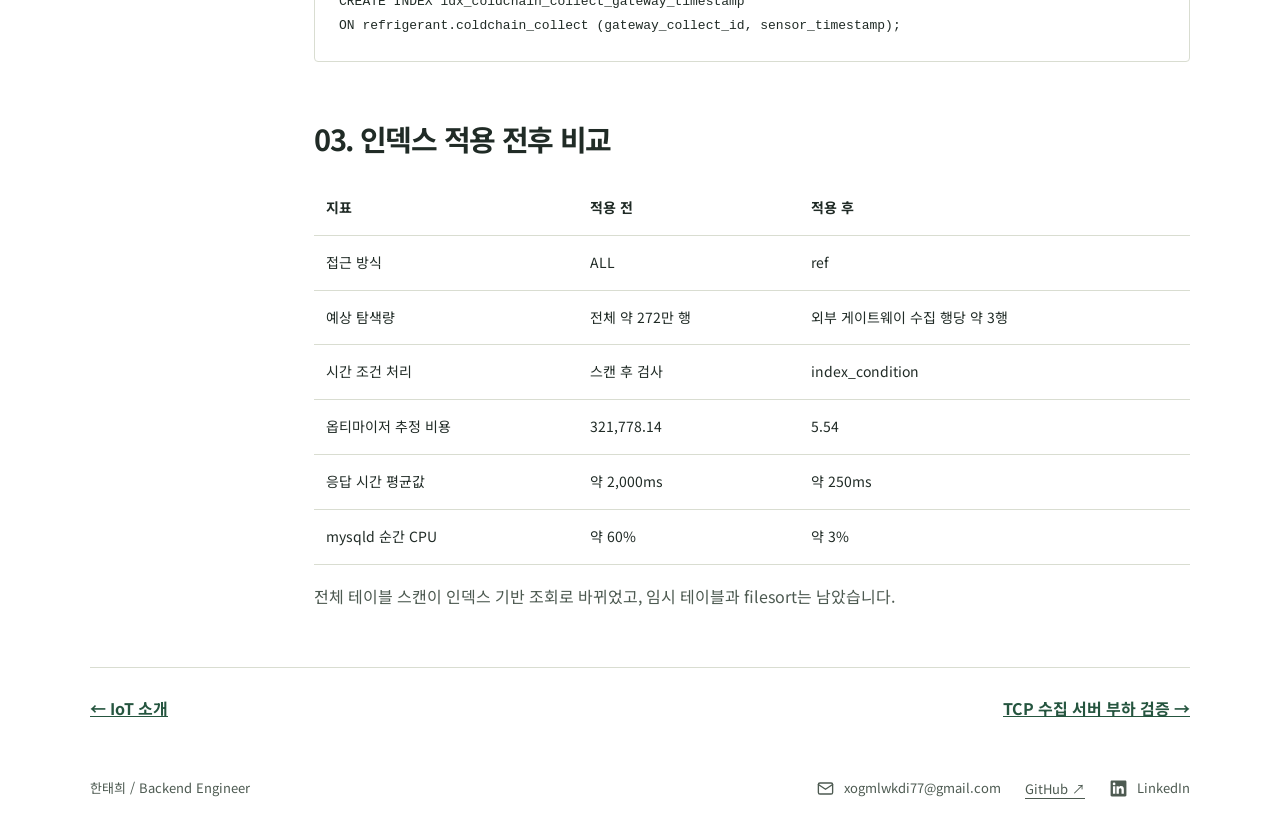
==== commit 4f2acce1: "Improve portfolio engineering notes and project previews" ====
--- a/coldchain.html
+++ b/coldchain.html
@@ -65,10 +65,25 @@
               <code>EXPLAIN FORMAT=JSON</code>으로 조회 계획을 확인했습니다.
             </p>
             <p>
-              센서 수집 테이블은 <code>ALL</code> 접근으로 전체 약 272만 행을
-              스캔할 것으로 추정됐습니다.<br />코드와 스키마 파일에 있던 복합
-              인덱스가 실제 DB에는 없었습니다.<br /><code>ddl-auto: none</code>
-              설정이라 엔티티에 인덱스를 선언해도 DB에는 자동으로 반영되지 않았습니다.
+              게이트웨이 키와 센서 측정 시각 범위를 지정해 아래 SQL로 실행 계획을 확인했습니다.
+              <code>GATEWAY_KEY</code>는 예시 값입니다.
+            </p>
+            <pre><code>EXPLAIN FORMAT=JSON
+SELECT c.*
+FROM refrigerant.coldchain_collect AS c
+JOIN refrigerant.gateway_collect AS g ON g.id = c.gateway_collect_id
+WHERE g.gateway_key = 'GATEWAY_KEY'
+  AND c.sensor_timestamp BETWEEN '2026-10-30 00:30:18.810'
+                             AND '2026-10-30 02:54:25.793'
+ORDER BY c.sensor_timestamp, c.id;</code></pre>
+            <p>
+              게이트웨이 수집 테이블은 기존 인덱스를 사용했지만, 센서 수집 테이블은
+              <code>access_type: ALL</code>로 약 272만 행을 탐색할 것으로 추정됐습니다.
+              약 2시간 24분 범위의 조회에서도 전체 센서 수집 테이블을 스캔하는 계획이었습니다.
+            </p>
+            <p>
+              운영 DB를 확인하니 코드와 스키마 파일에 정의된 복합 인덱스가 빠져 있었습니다.
+              <code>ddl-auto: none</code> 설정에서는 엔티티의 인덱스 선언이 DB에 자동으로 반영되지 않습니다.
             </p>
           </section>
           <section id="design">
@@ -87,12 +102,8 @@
                 보여줘야 하기 때문입니다.
               </p>
             </div>
-            <pre><code>-- 인덱스 구성 예시
-CREATE INDEX idx_sensor_gateway_time
-ON sensor_reading (gateway_collect_id, sensor_timestamp);</code></pre>
-            <p>
-              첫 인덱스 생성은 디스크 공간 부족으로 실패했습니다.<br />디스크 공간을 정리한 뒤 인덱스를 다시 생성했습니다.
-            </p>
+            <pre><code>CREATE INDEX idx_coldchain_collect_gateway_timestamp
+ON refrigerant.coldchain_collect (gateway_collect_id, sensor_timestamp);</code></pre>
           </section>
           <section id="result">
             <h2>03. 인덱스 적용 전후 비교</h2>
--- a/styles.css
+++ b/styles.css
@@ -14,6 +14,59 @@
     }
     * { box-sizing: border-box; }
     body { margin: 0; }
+
+    .code-example {
+      margin: 16px 0 24px;
+      border: 1px solid #343d4d;
+      border-radius: 9px;
+      background: #141a24;
+      color: #e4eaf3;
+    }
+    .code-example-label {
+      padding: 9px 16px;
+      border-bottom: 1px solid #343d4d;
+      border-radius: 8px 8px 0 0;
+      background: #202938;
+      color: #c1cddd;
+      font: 600 12px/1.5 ui-monospace, monospace;
+    }
+    .article .code-example pre {
+      margin: 0;
+      padding: clamp(14px, 3vw, 24px);
+      border: 0;
+      border-radius: 0 0 8px 8px;
+      background: transparent;
+      color: inherit;
+      font-size: 13px;
+      line-height: 1.75;
+      overflow-x: auto;
+    }
+    .code-example pre:focus-visible { outline: 2px solid #8ccaff; outline-offset: -3px; }
+    .code-example .code-keyword { color: #e3adff; }
+    .code-example .code-type { color: #8ce2ce; }
+    .code-example .code-number { color: #ffd191; }
+    .code-example .code-comment { color: #abb9ca; }
+    .code-example .code-call { color: #a3d2ff; }
+    @media print {
+      .code-example, .code-example-label { background: #fff; color: #202b26; }
+      .code-example code span { color: inherit !important; }
+    }
+
+    .project-preview {
+      max-width: 720px;
+      margin: 28px 0 0;
+    }
+    .project-preview img {
+      display: block;
+      width: 100%;
+      height: auto;
+      border-radius: 6px;
+    }
+    .project-preview figcaption {
+      margin-top: 8px;
+      color: var(--muted);
+      font-size: 13px;
+    }
     a { color: inherit; }
     a:focus-visible { outline: 2px solid var(--green); outline-offset: 5px; }
     .frame { width: min(calc(100% - 64px), 1100px); margin-inline: auto; }
